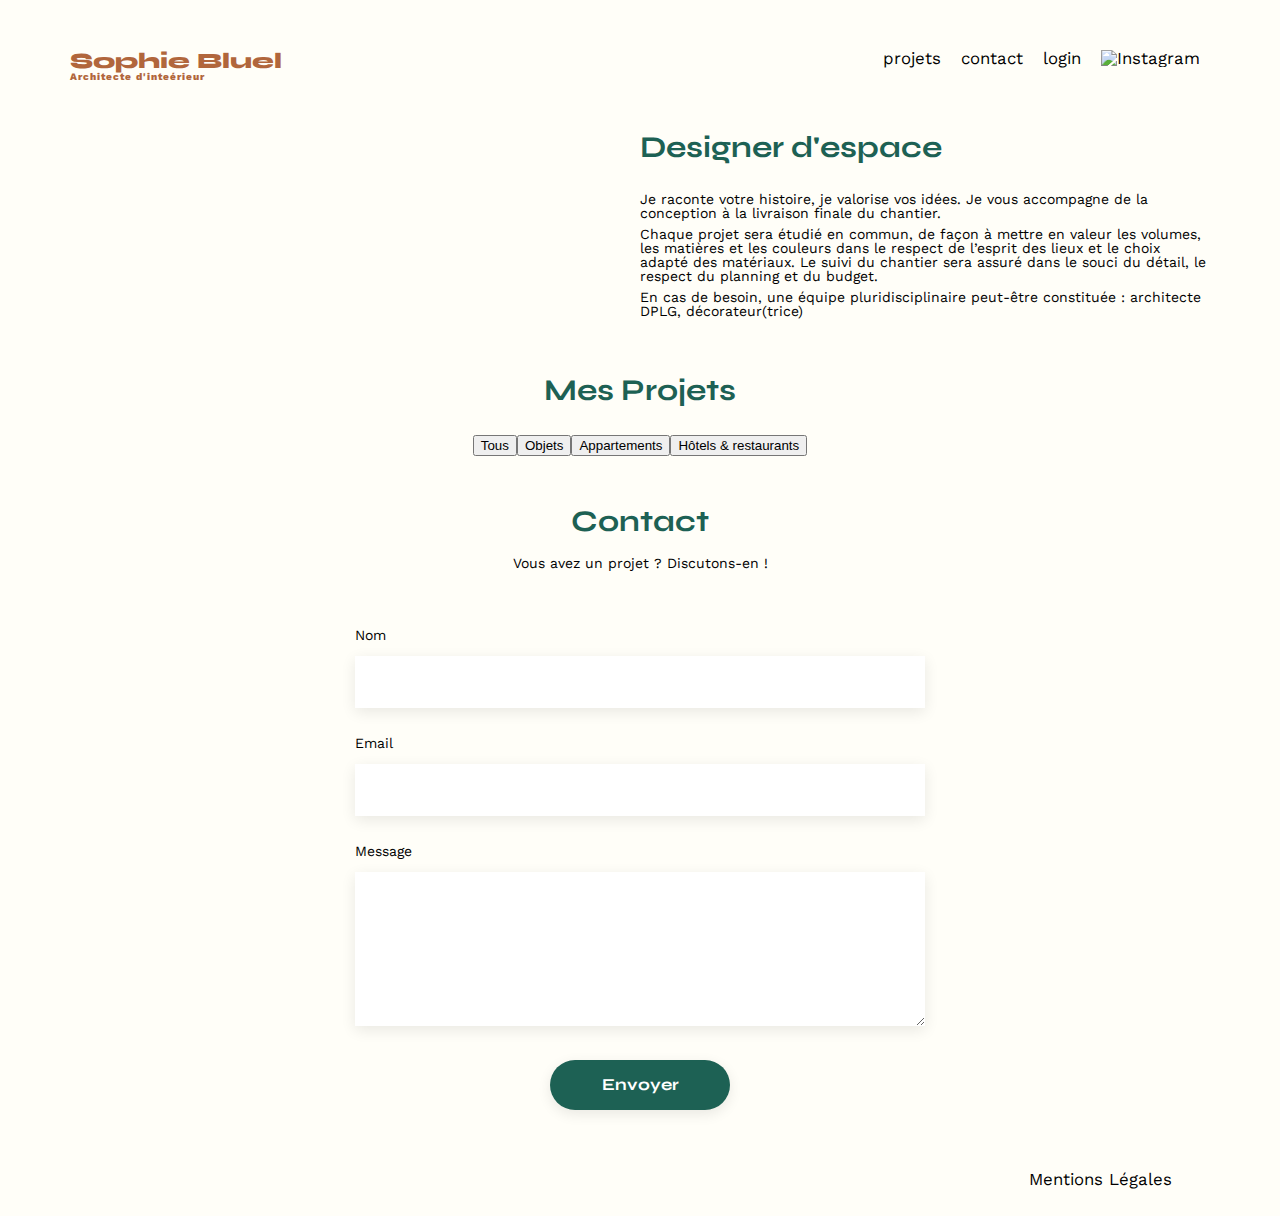
==== FrontEnd/index.html @ 8275583c ""dynamically added project through js"" ====
<!DOCTYPE html>
<html lang="fr">
  <head>
    <meta charset="UTF-8" />
    <title>Sophie Bluel - Architecte d'intérieur</title>
    <meta name="viewport" content="width=device-width, initial-scale=1.0" />
    <link rel="preconnect" href="https://fonts.googleapis.com" />
    <link rel="preconnect" href="https://fonts.gstatic.com" crossorigin />
    <link
      href="https://fonts.googleapis.com/css2?family=Syne:wght@700;800&family=Work+Sans&display=swap"
      rel="stylesheet"
    />
    <meta name="description" content="" />
    <link rel="stylesheet" href="./assets/style.css" />
  </head>
  <body>
    <header>
      <h1>Sophie Bluel <span>Architecte d'inteérieur</span></h1>
      <nav>
        <ul>
          <li>projets</li>
          <li>contact</li>
          <li>login</li>
          <li><img src="./assets/icons/instagram.png" alt="Instagram" /></li>
        </ul>
      </nav>
    </header>
    <main>
      <section id="introduction">
        <figure>
          <img src="./assets/images/sophie-bluel.png" alt="" />
        </figure>
        <article>
          <h2>Designer d'espace</h2>
          <p>
            Je raconte votre histoire, je valorise vos idées. Je vous accompagne
            de la conception à la livraison finale du chantier.
          </p>
          <p>
            Chaque projet sera étudié en commun, de façon à mettre en valeur les
            volumes, les matières et les couleurs dans le respect de l’esprit
            des lieux et le choix adapté des matériaux. Le suivi du chantier
            sera assuré dans le souci du détail, le respect du planning et du
            budget.
          </p>
          <p>
            En cas de besoin, une équipe pluridisciplinaire peut-être constituée
            : architecte DPLG, décorateur(trice)
          </p>
        </article>
      </section>
      <section id="portfolio">
        <h2>Mes Projets</h2>
        <div class="filter">
          <button class="btn-tous">Tous</button>
          <button class="btn-objets">Objets</button>
          <button class="btn-appartements">Appartements</button>
          <button class="btn-hotelrestaurant">Hôtels & restaurants</button>
        </div>
        <div class="gallery"></div>
      </section>
      <section id="contact">
        <h2>Contact</h2>
        <p>Vous avez un projet ? Discutons-en !</p>
        <form action="#" method="post">
          <label for="name">Nom</label>
          <input type="text" name="name" id="name" />
          <label for="email">Email</label>
          <input type="email" name="email" id="email" />
          <label for="message">Message</label>
          <textarea name="message" id="message" cols="30" rows="10"></textarea>
          <input type="submit" value="Envoyer" />
        </form>
      </section>
    </main>

    <footer>
      <nav>
        <ul>
          <li>Mentions Légales</li>
        </ul>
      </nav>
    </footer>
    <script type="module" src="./assets/works.js"></script>
  </body>
</html>
---- FrontEnd/assets/style.css ----
/* http://meyerweb.com/eric/tools/css/reset/
   v2.0 | 20110126
   License: none (public domain)
*/

html,
body,
div,
span,
applet,
object,
iframe,
h1,
h2,
h3,
h4,
h5,
h6,
p,
blockquote,
pre,
a,
abbr,
acronym,
address,
big,
cite,
code,
del,
dfn,
em,
img,
ins,
kbd,
q,
s,
samp,
small,
strike,
strong,
sub,
sup,
tt,
var,
b,
u,
i,
center,
dl,
dt,
dd,
ol,
ul,
li,
fieldset,
form,
label,
legend,
table,
caption,
tbody,
tfoot,
thead,
tr,
th,
td,
article,
aside,
canvas,
details,
embed,
figure,
figcaption,
footer,
header,
hgroup,
menu,
nav,
output,
ruby,
section,
summary,
time,
mark,
audio,
video {
  margin: 0;
  padding: 0;
  border: 0;
  font-size: 100%;
  font: inherit;
  vertical-align: baseline;
}
/* HTML5 display-role reset for older browsers */
article,
aside,
details,
figcaption,
figure,
footer,
header,
hgroup,
menu,
nav,
section {
  display: block;
}
body {
  background-color: #fffef8;
  line-height: 1;
}
ol,
ul {
  list-style: none;
}
blockquote,
q {
  quotes: none;
}
blockquote:before,
blockquote:after,
q:before,
q:after {
  content: "";
  content: none;
}
table {
  border-collapse: collapse;
  border-spacing: 0;
}
/** end reset css**/
body {
  max-width: 1140px;
  margin: auto;
  font-family: "Work Sans";
  font-size: 14px;
}
header {
  display: flex;
  justify-content: space-between;
  margin: 50px 0;
}
section {
  margin: 50px 0;
}

h1 {
  display: flex;
  flex-direction: column;
  font-family: "Syne";
  font-size: 22px;
  font-weight: 800;
  color: #b1663c;
}

h1 > span {
  font-family: "Work Sans";
  font-size: 10px;
  letter-spacing: 0.1em;
}

h2 {
  font-family: "Syne";
  font-weight: 700;
  font-size: 30px;
  color: #1d6154;
}
nav ul {
  display: flex;
  align-items: center;
  list-style-type: none;
}
nav li {
  padding: 0 10px;
  font-size: 1.2em;
}

li:hover {
  color: #b1663c;
}
#introduction {
  display: flex;
  align-items: center;
}
#introduction figure {
  flex: 1;
}
#introduction img {
  display: block;
  margin: auto;
  width: 80%;
}

#introduction article {
  flex: 1;
}
#introduction h2 {
  margin-bottom: 1em;
}

#introduction p {
  margin-bottom: 0.5em;
}
#portfolio h2 {
  text-align: center;
  margin-bottom: 1em;
}

/*      FILTER      */
.filter {
  display: flex;
  flex-direction: row;
  justify-content: center;
  align-items: center;
}

.gallery {
  width: 100%;
  display: grid;
  grid-template-columns: 1fr 1fr 1fr;
  grid-column-gap: 20px;
  grid-row-gap: 20px;
}

.gallery img {
  width: 100%;
}
#contact {
  width: 50%;
  margin: auto;
}
#contact > * {
  text-align: center;
}
#contact h2 {
  margin-bottom: 20px;
}
#contact form {
  text-align: left;
  margin-top: 30px;
  display: flex;
  flex-direction: column;
}

#contact input {
  height: 50px;
  font-size: 1.2em;
  border: none;
  box-shadow: 0px 4px 14px rgba(0, 0, 0, 0.09);
}
#contact label {
  margin: 2em 0 1em 0;
}
#contact textarea {
  border: none;
  box-shadow: 0px 4px 14px rgba(0, 0, 0, 0.09);
}

input[type="submit"] {
  font-family: "Syne";
  font-weight: 700;
  color: white;
  background-color: #1d6154;
  margin: 2em auto;
  width: 180px;
  text-align: center;
  border-radius: 60px;
}

footer nav ul {
  display: flex;
  justify-content: flex-end;
  margin: 2em;
}
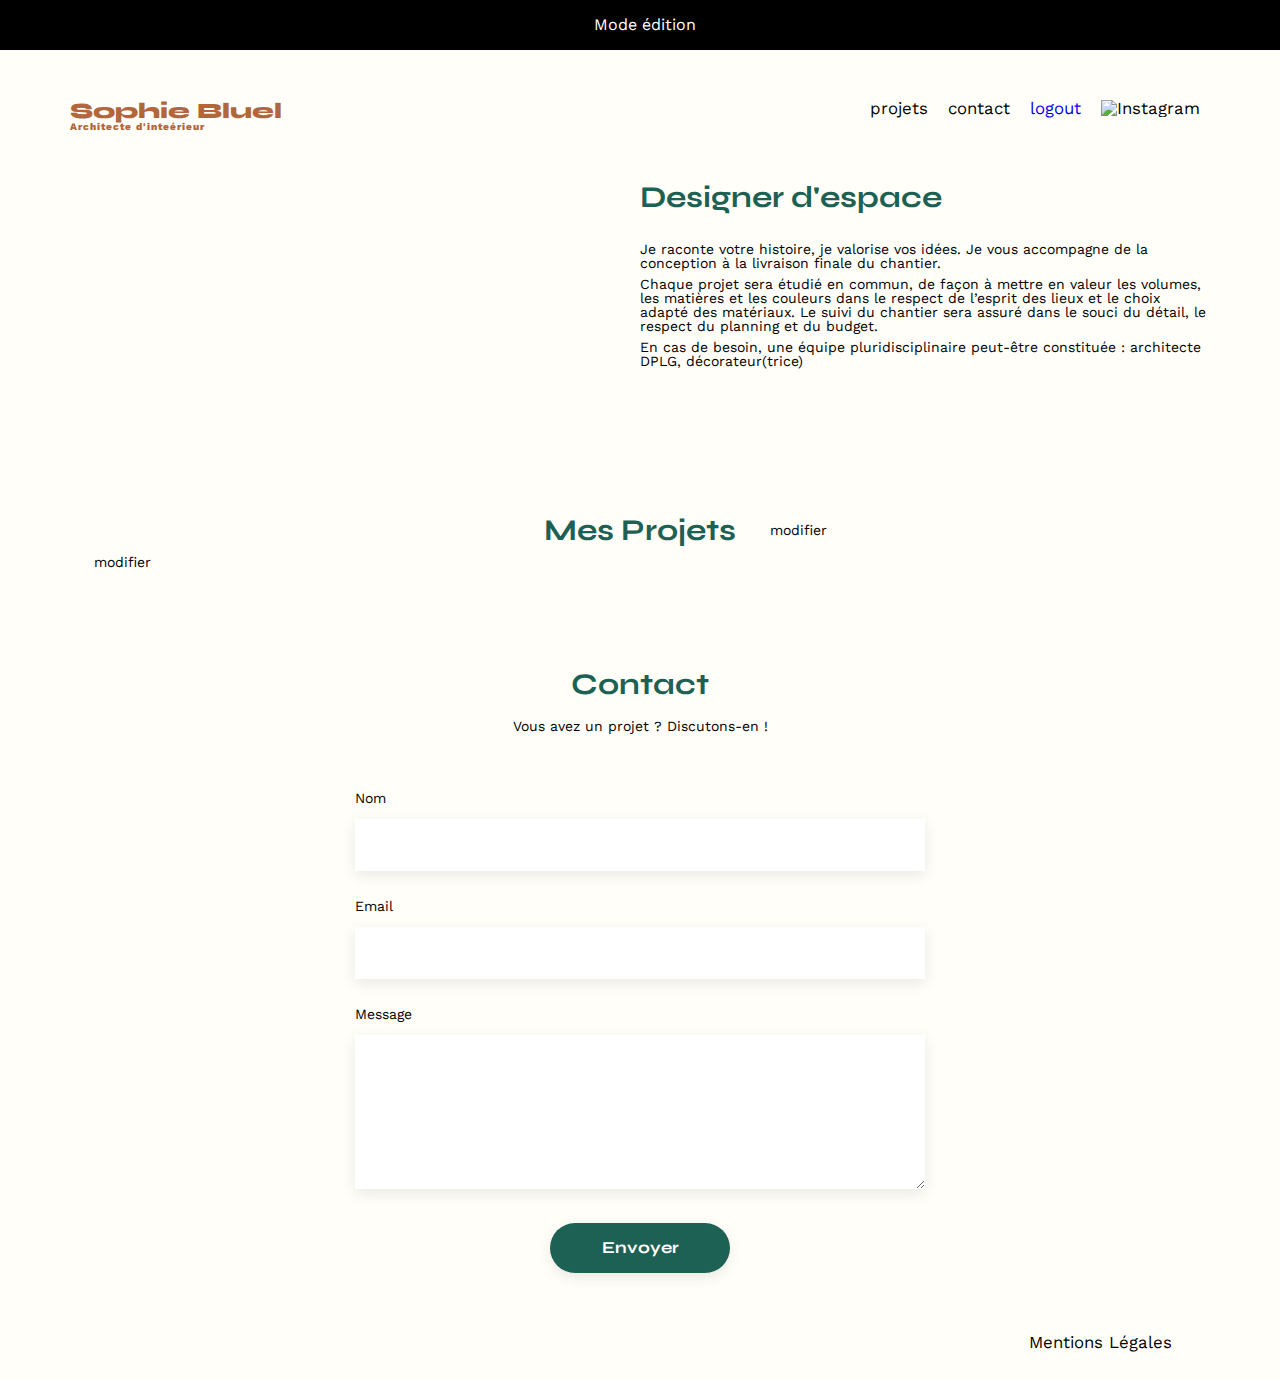
==== commit a00690a7: "Filter + login ok" ====
--- a/FrontEnd/index.html
+++ b/FrontEnd/index.html
@@ -7,80 +7,98 @@
     <link rel="preconnect" href="https://fonts.googleapis.com" />
     <link rel="preconnect" href="https://fonts.gstatic.com" crossorigin />
     <link
+      rel="stylesheet"
+      href="https://cdnjs.cloudflare.com/ajax/libs/font-awesome/6.4.2/css/all.min.css"
+      integrity="sha512-z3gLpd7yknf1YoNbCzqRKc4qyor8gaKU1qmn+CShxbuBusANI9QpRohGBreCFkKxLhei6S9CQXFEbbKuqLg0DA=="
+      crossorigin="anonymous"
+      referrerpolicy="no-referrer"
+    />
+    <link
       href="https://fonts.googleapis.com/css2?family=Syne:wght@700;800&family=Work+Sans&display=swap"
       rel="stylesheet"
     />
     <meta name="description" content="" />
-    <link rel="stylesheet" href="./assets/style.css" />
+    <link rel="stylesheet" href="./assets/css/style.css" />
+    <link rel="stylesheet" href="./assets/css/logged.css" />
   </head>
   <body>
-    <header>
-      <h1>Sophie Bluel <span>Architecte d'inteérieur</span></h1>
-      <nav>
-        <ul>
-          <li>projets</li>
-          <li>contact</li>
-          <li>login</li>
-          <li><img src="./assets/icons/instagram.png" alt="Instagram" /></li>
-        </ul>
-      </nav>
-    </header>
-    <main>
-      <section id="introduction">
-        <figure>
-          <img src="./assets/images/sophie-bluel.png" alt="" />
-        </figure>
-        <article>
-          <h2>Designer d'espace</h2>
-          <p>
-            Je raconte votre histoire, je valorise vos idées. Je vous accompagne
-            de la conception à la livraison finale du chantier.
-          </p>
-          <p>
-            Chaque projet sera étudié en commun, de façon à mettre en valeur les
-            volumes, les matières et les couleurs dans le respect de l’esprit
-            des lieux et le choix adapté des matériaux. Le suivi du chantier
-            sera assuré dans le souci du détail, le respect du planning et du
-            budget.
-          </p>
-          <p>
-            En cas de besoin, une équipe pluridisciplinaire peut-être constituée
-            : architecte DPLG, décorateur(trice)
-          </p>
-        </article>
-      </section>
-      <section id="portfolio">
-        <h2>Mes Projets</h2>
-        <div class="filter">
-          <button class="btn-tous">Tous</button>
-          <button class="btn-objets">Objets</button>
-          <button class="btn-appartements">Appartements</button>
-          <button class="btn-hotelrestaurant">Hôtels & restaurants</button>
-        </div>
-        <div class="gallery"></div>
-      </section>
-      <section id="contact">
-        <h2>Contact</h2>
-        <p>Vous avez un projet ? Discutons-en !</p>
-        <form action="#" method="post">
-          <label for="name">Nom</label>
-          <input type="text" name="name" id="name" />
-          <label for="email">Email</label>
-          <input type="email" name="email" id="email" />
-          <label for="message">Message</label>
-          <textarea name="message" id="message" cols="30" rows="10"></textarea>
-          <input type="submit" value="Envoyer" />
-        </form>
-      </section>
-    </main>
+    <div class="main-container">
+      <header>
+        <h1>Sophie Bluel <span>Architecte d'inteérieur</span></h1>
+        <nav>
+          <ul>
+            <li>projets</li>
+            <li>contact</li>
+            <li><a class="login" href="./login.html">login</a></li>
+            <li><img src="./assets/icons/instagram.png" alt="Instagram" /></li>
+          </ul>
+        </nav>
+      </header>
+      <main>
+        <section id="introduction">
+          <figure>
+            <img src="./assets/images/sophie-bluel.png" alt="" />
+          </figure>
+          <article>
+            <h2>Designer d'espace</h2>
+            <p>
+              Je raconte votre histoire, je valorise vos idées. Je vous
+              accompagne de la conception à la livraison finale du chantier.
+            </p>
+            <p>
+              Chaque projet sera étudié en commun, de façon à mettre en valeur
+              les volumes, les matières et les couleurs dans le respect de
+              l’esprit des lieux et le choix adapté des matériaux. Le suivi du
+              chantier sera assuré dans le souci du détail, le respect du
+              planning et du budget.
+            </p>
+            <p>
+              En cas de besoin, une équipe pluridisciplinaire peut-être
+              constituée : architecte DPLG, décorateur(trice)
+            </p>
+          </article>
+        </section>
+        <section id="portfolio">
+          <div class="title">
+            <h2>Mes Projets</h2>
 
-    <footer>
-      <nav>
-        <ul>
-          <li>Mentions Légales</li>
-        </ul>
-      </nav>
-    </footer>
-    <script type="module" src="./assets/works.js"></script>
+            <div class="modify">
+              <i class="fa-regular fa-pen-to-square"></i>
+              <p>modifier</p>
+            </div>
+          </div>
+          <div class="filter"></div>
+          <div class="gallery"></div>
+        </section>
+        <section id="contact">
+          <h2>Contact</h2>
+          <p>Vous avez un projet ? Discutons-en !</p>
+          <form action="#" method="post">
+            <label for="name">Nom</label>
+            <input type="text" name="name" id="name" />
+            <label for="email">Email</label>
+            <input type="email" name="email" id="email" />
+            <label for="message">Message</label>
+            <textarea
+              name="message"
+              id="message"
+              cols="30"
+              rows="10"
+            ></textarea>
+            <input type="submit" value="Envoyer" />
+          </form>
+        </section>
+      </main>
+
+      <footer>
+        <nav>
+          <ul>
+            <li>Mentions Légales</li>
+          </ul>
+        </nav>
+      </footer>
+      <script type="module" src="./assets/works.js"></script>
+      <script type="module" src="./assets/isLogged.js"></script>
+    </div>
   </body>
 </html>
--- a/FrontEnd/assets/css/style.css
+++ b/FrontEnd/assets/css/style.css
@@ -0,0 +1,320 @@
+/* http://meyerweb.com/eric/tools/css/reset/
+   v2.0 | 20110126
+   License: none (public domain)
+*/
+
+html,
+body,
+div,
+span,
+applet,
+object,
+iframe,
+h1,
+h2,
+h3,
+h4,
+h5,
+h6,
+p,
+blockquote,
+pre,
+a,
+abbr,
+acronym,
+address,
+big,
+cite,
+code,
+del,
+dfn,
+em,
+img,
+ins,
+kbd,
+q,
+s,
+samp,
+small,
+strike,
+strong,
+sub,
+sup,
+tt,
+var,
+b,
+u,
+i,
+center,
+dl,
+dt,
+dd,
+ol,
+ul,
+li,
+fieldset,
+form,
+label,
+legend,
+table,
+caption,
+tbody,
+tfoot,
+thead,
+tr,
+th,
+td,
+article,
+aside,
+canvas,
+details,
+embed,
+figure,
+figcaption,
+footer,
+header,
+hgroup,
+menu,
+nav,
+output,
+ruby,
+section,
+summary,
+time,
+mark,
+audio,
+video {
+  margin: 0;
+  padding: 0;
+  border: 0;
+  font-size: 100%;
+  font: inherit;
+  vertical-align: baseline;
+}
+/* HTML5 display-role reset for older browsers */
+article,
+aside,
+details,
+figcaption,
+figure,
+footer,
+header,
+hgroup,
+menu,
+nav,
+section {
+  display: block;
+}
+body {
+  background-color: #fffef8;
+  line-height: 1;
+}
+ol,
+ul {
+  list-style: none;
+}
+blockquote,
+q {
+  quotes: none;
+}
+blockquote:before,
+blockquote:after,
+q:before,
+q:after {
+  content: "";
+  content: none;
+}
+table {
+  border-collapse: collapse;
+  border-spacing: 0;
+}
+/** end reset css**/
+/*body {
+}*/
+.main-container {
+  max-width: 1140px;
+  margin: auto;
+  font-family: "Work Sans";
+  font-size: 14px;
+}
+header {
+  display: flex;
+  justify-content: space-between;
+  margin: 50px 0;
+}
+section {
+  margin: 50px 0;
+}
+
+h1 {
+  display: flex;
+  flex-direction: column;
+  font-family: "Syne";
+  font-size: 22px;
+  font-weight: 800;
+  color: #b1663c;
+}
+
+h1 > span {
+  font-family: "Work Sans";
+  font-size: 10px;
+  letter-spacing: 0.1em;
+}
+
+h2 {
+  font-family: "Syne";
+  font-weight: 700;
+  font-size: 30px;
+  color: #1d6154;
+}
+nav ul {
+  display: flex;
+  align-items: center;
+  list-style-type: none;
+}
+nav li {
+  padding: 0 10px;
+  font-size: 1.2em;
+}
+
+li:hover {
+  color: #b1663c;
+}
+
+.login {
+  text-decoration: none;
+}
+.--bold {
+  font-weight: bold;
+}
+#introduction {
+  display: flex;
+  align-items: center;
+}
+#introduction figure {
+  flex: 1;
+}
+#introduction img {
+  display: block;
+  margin: auto;
+  width: 80%;
+}
+
+#introduction article {
+  flex: 1;
+}
+#introduction h2 {
+  margin-bottom: 1em;
+}
+
+#introduction p {
+  margin-bottom: 0.5em;
+}
+
+#portfolio .title {
+  display: grid;
+  grid-template-columns: 1fr auto 1fr;
+  justify-content: center;
+  align-items: center;
+  margin: 140px 0 50px 0;
+  gap: 10px;
+}
+
+#portfolio h2 {
+  text-align: center;
+  grid-column-start: 2;
+}
+
+/*      FILTER      */
+.filter {
+  display: flex;
+  flex-direction: row;
+  justify-content: center;
+  align-items: center;
+  gap: 10px;
+  padding-bottom: 50px;
+}
+
+.btn-filter,
+.btn-nofilter {
+  border: 1px solid;
+  padding: 9px 15px;
+  border-radius: 60px;
+  font-size: 16px;
+  font-family: "Syne";
+  color: #1d6154;
+  background-color: transparent;
+  font-weight: 700;
+  transition: 0.1s;
+}
+.btn-filter:hover,
+.btn-nofilter:hover {
+  cursor: pointer;
+  background-color: #1d6154;
+  color: white;
+  transition: 0.1s;
+}
+
+.--selected {
+  background-color: #1d6154;
+  color: white;
+}
+
+.gallery {
+  width: 100%;
+  display: grid;
+  grid-template-columns: 1fr 1fr 1fr;
+  grid-column-gap: 20px;
+  grid-row-gap: 20px;
+}
+
+.gallery img {
+  width: 100%;
+}
+#contact {
+  width: 50%;
+  margin: auto;
+}
+#contact > * {
+  text-align: center;
+}
+#contact h2 {
+  margin-bottom: 20px;
+}
+#contact form {
+  text-align: left;
+  margin-top: 30px;
+  display: flex;
+  flex-direction: column;
+}
+
+#contact input {
+  height: 50px;
+  font-size: 1.2em;
+  border: none;
+  box-shadow: 0px 4px 14px rgba(0, 0, 0, 0.09);
+}
+#contact label {
+  margin: 2em 0 1em 0;
+}
+#contact textarea {
+  border: none;
+  box-shadow: 0px 4px 14px rgba(0, 0, 0, 0.09);
+}
+
+input[type="submit"] {
+  font-family: "Syne";
+  font-weight: 700;
+  color: white;
+  background-color: #1d6154;
+  margin: 2em auto;
+  width: 180px;
+  text-align: center;
+  border-radius: 60px;
+}
+
+footer nav ul {
+  display: flex;
+  justify-content: flex-end;
+  margin: 2em;
+}
--- a/FrontEnd/assets/css/logged.css
+++ b/FrontEnd/assets/css/logged.css
@@ -0,0 +1,28 @@
+.editModeHeader {
+  position: relative;
+  width: 100%;
+  height: 50px;
+  display: flex;
+  flex-direction: row;
+  justify-content: center;
+  align-items: center;
+  background-color: black;
+  color: white;
+  margin: 0;
+  gap: 10px;
+}
+
+.headerEditText {
+  font-size: 16px;
+  font-family: "Work Sans";
+  color: white;
+}
+
+.modify {
+  position: relative;
+  display: flex;
+  flex-direction: row;
+  justify-content: center;
+  gap: 0.3em;
+  margin-left: -26em;
+}
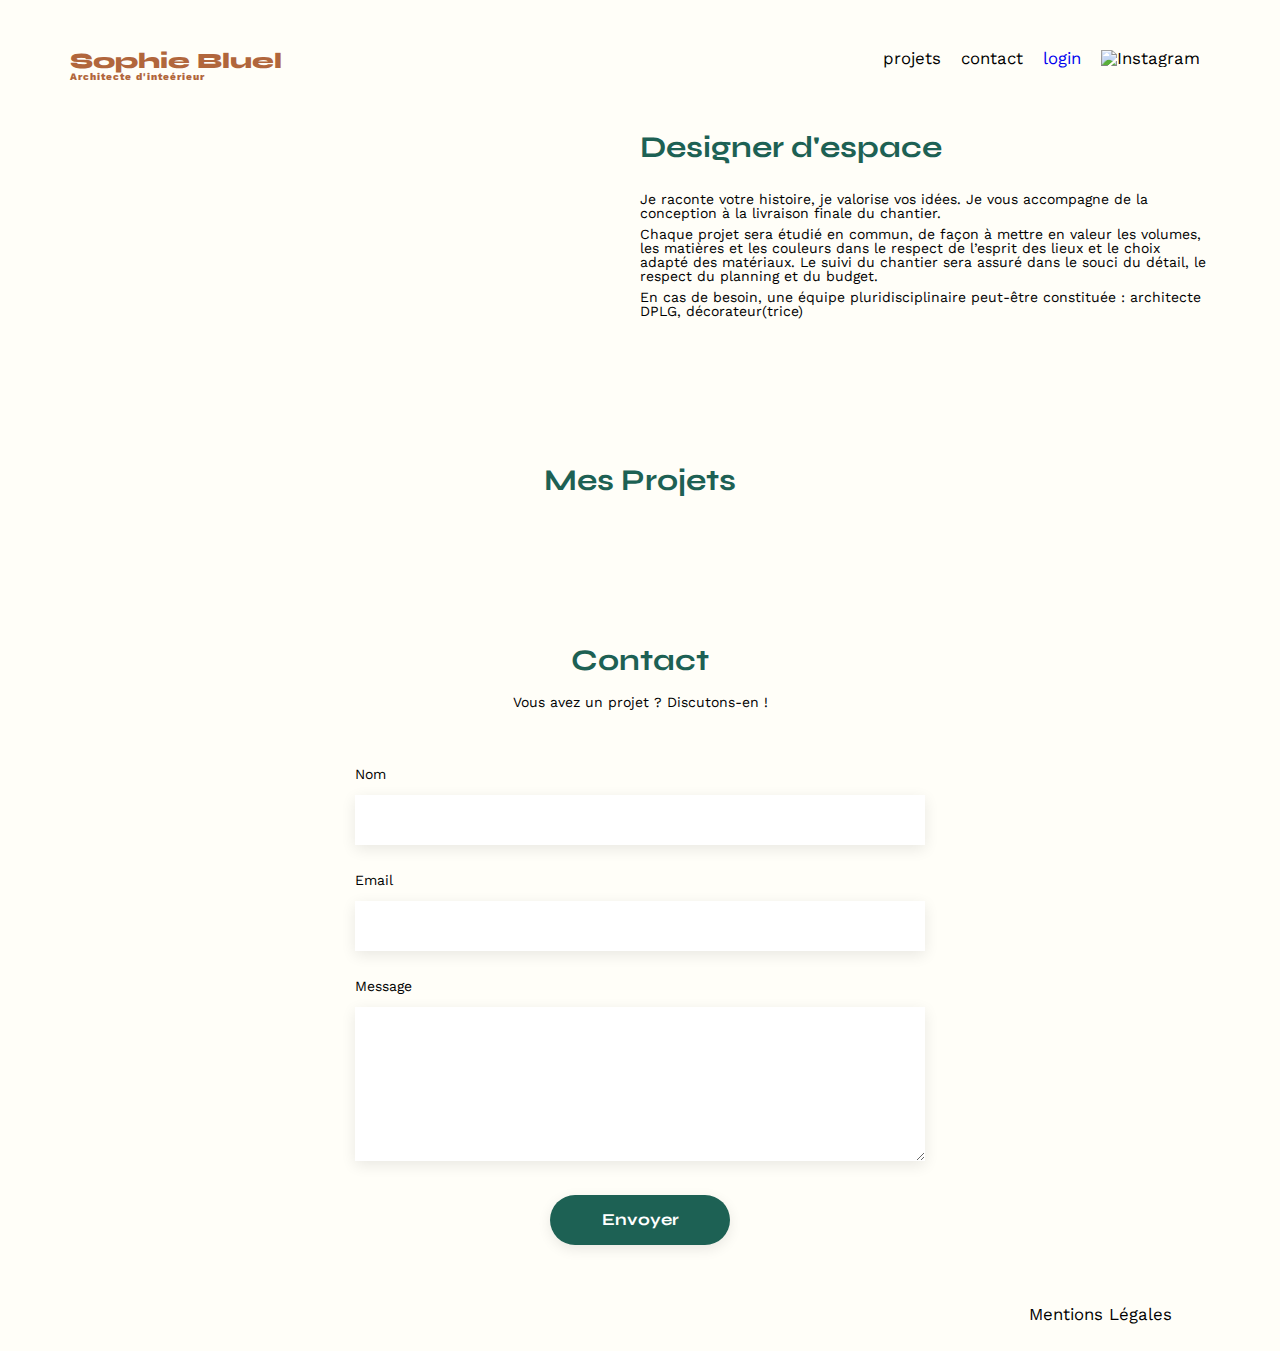
==== commit 0d4e41ec: "Delete mode added" ====
--- a/FrontEnd/index.html
+++ b/FrontEnd/index.html
@@ -20,6 +20,7 @@
     <meta name="description" content="" />
     <link rel="stylesheet" href="./assets/css/style.css" />
     <link rel="stylesheet" href="./assets/css/logged.css" />
+    <link rel="stylesheet" href="./assets/css/modale.css" />
   </head>
   <body>
     <div class="main-container">
@@ -61,11 +62,6 @@
         <section id="portfolio">
           <div class="title">
             <h2>Mes Projets</h2>
-
-            <div class="modify">
-              <i class="fa-regular fa-pen-to-square"></i>
-              <p>modifier</p>
-            </div>
           </div>
           <div class="filter"></div>
           <div class="gallery"></div>
@@ -97,6 +93,7 @@
           </ul>
         </nav>
       </footer>
+
       <script type="module" src="./assets/works.js"></script>
       <script type="module" src="./assets/isLogged.js"></script>
     </div>
--- a/FrontEnd/assets/css/logged.css
+++ b/FrontEnd/assets/css/logged.css
@@ -19,10 +19,8 @@
 }
 
 .modify {
-  position: relative;
   display: flex;
   flex-direction: row;
-  justify-content: center;
   gap: 0.3em;
-  margin-left: -26em;
+  grid-column-start: 3;
 }
--- a/FrontEnd/assets/css/modale.css
+++ b/FrontEnd/assets/css/modale.css
@@ -0,0 +1,148 @@
+*{
+  box-sizing: border-box;
+}
+.modal {
+  display: flex;
+  justify-content: center;
+  align-items: center;
+  position: fixed;
+  top: 0;
+  left: 0;
+  width: 100%;
+  height: 100%;
+  background-color: rgba(0, 0, 0, 0.3);
+  backdrop-filter: blur(2px);
+}
+
+.modal-frame {
+  background-color: white;
+  width: 630px;
+  height: 690px;
+  border-radius: 10px;
+  display: flex;
+  flex-direction: column;
+}
+
+.modal-galery {
+  padding: 0px 105px;
+  width: 100%;
+  display: grid;
+  grid-template-columns: 1fr 1fr 1fr 1fr 1fr;
+  grid-column-gap: 10px;
+  grid-row-gap: 30px;
+  padding-bottom: 65px;
+}
+
+.js-modal{
+  display: flex;
+  width:fit-content;
+  gap: 5px;
+  text-decoration: none;
+  color: black;
+}
+
+.js-modal:visited{
+  color: inherit;
+}
+
+.js-modal-close{
+  align-self: end;
+  width: fit-content;
+  font-size: 16px;
+  margin: 25px 30px 10px 0;
+  cursor:pointer;
+}
+
+.js-modal-return{
+  position: absolute;
+  width: fit-content;
+  margin: 25px 0 10px 30px;
+  font-size: 21px;
+}
+
+h3{
+  text-align: center;
+  font-size: 26px;
+  padding-bottom: 40px;
+  font-weight: 200;
+}
+
+.modal-galery img{
+  width: 100%;
+}
+
+.line{
+  align-self: center;
+border-bottom: 1px solid;
+  width: 420px;
+  border-color: #B3B3B3;
+  margin-bottom: 30px;
+}
+
+.btn-delete{
+  position: absolute;
+  display: flex;
+  justify-content: center;
+  align-items: center;
+  top: 5px;
+  right: 5px;
+  width: 17px;
+  height: 17px;
+  border-radius: 2px;
+  background-color: black;
+  cursor: pointer;
+}
+
+.delete-icon{
+  font-weight: 600;
+  color: white;
+  font-size: 12px;
+
+}
+
+.addButton{
+  align-self: center;
+  color: white;
+  font-family: "Syne";
+  background-color: #1d6154;
+  border: none;
+  height: 35px;
+  width: 240px;
+  border-radius: 60px;
+  margin-bottom: 45px;
+}
+
+
+/*          Add picture section          */
+
+.addpicture-wrap{
+  display: flex;
+  flex-direction: column;
+  justify-content: center;
+  align-items: center;
+}
+
+.chooseImg-wrap{
+  display: flex;
+  flex-direction: column;
+  justify-content: center;
+  align-items: center;
+  box-sizing: border-box;
+  padding: 15px 0 20px;
+  background-color: #E8F1F6;
+  width: 420px;
+}
+
+.chooseImg-wrap i{
+  font-size: 76px;
+  color: #B9C5CC;
+}
+
+.addTitle-display{
+
+}
+
+.addCategory-display{
+
+}
+
